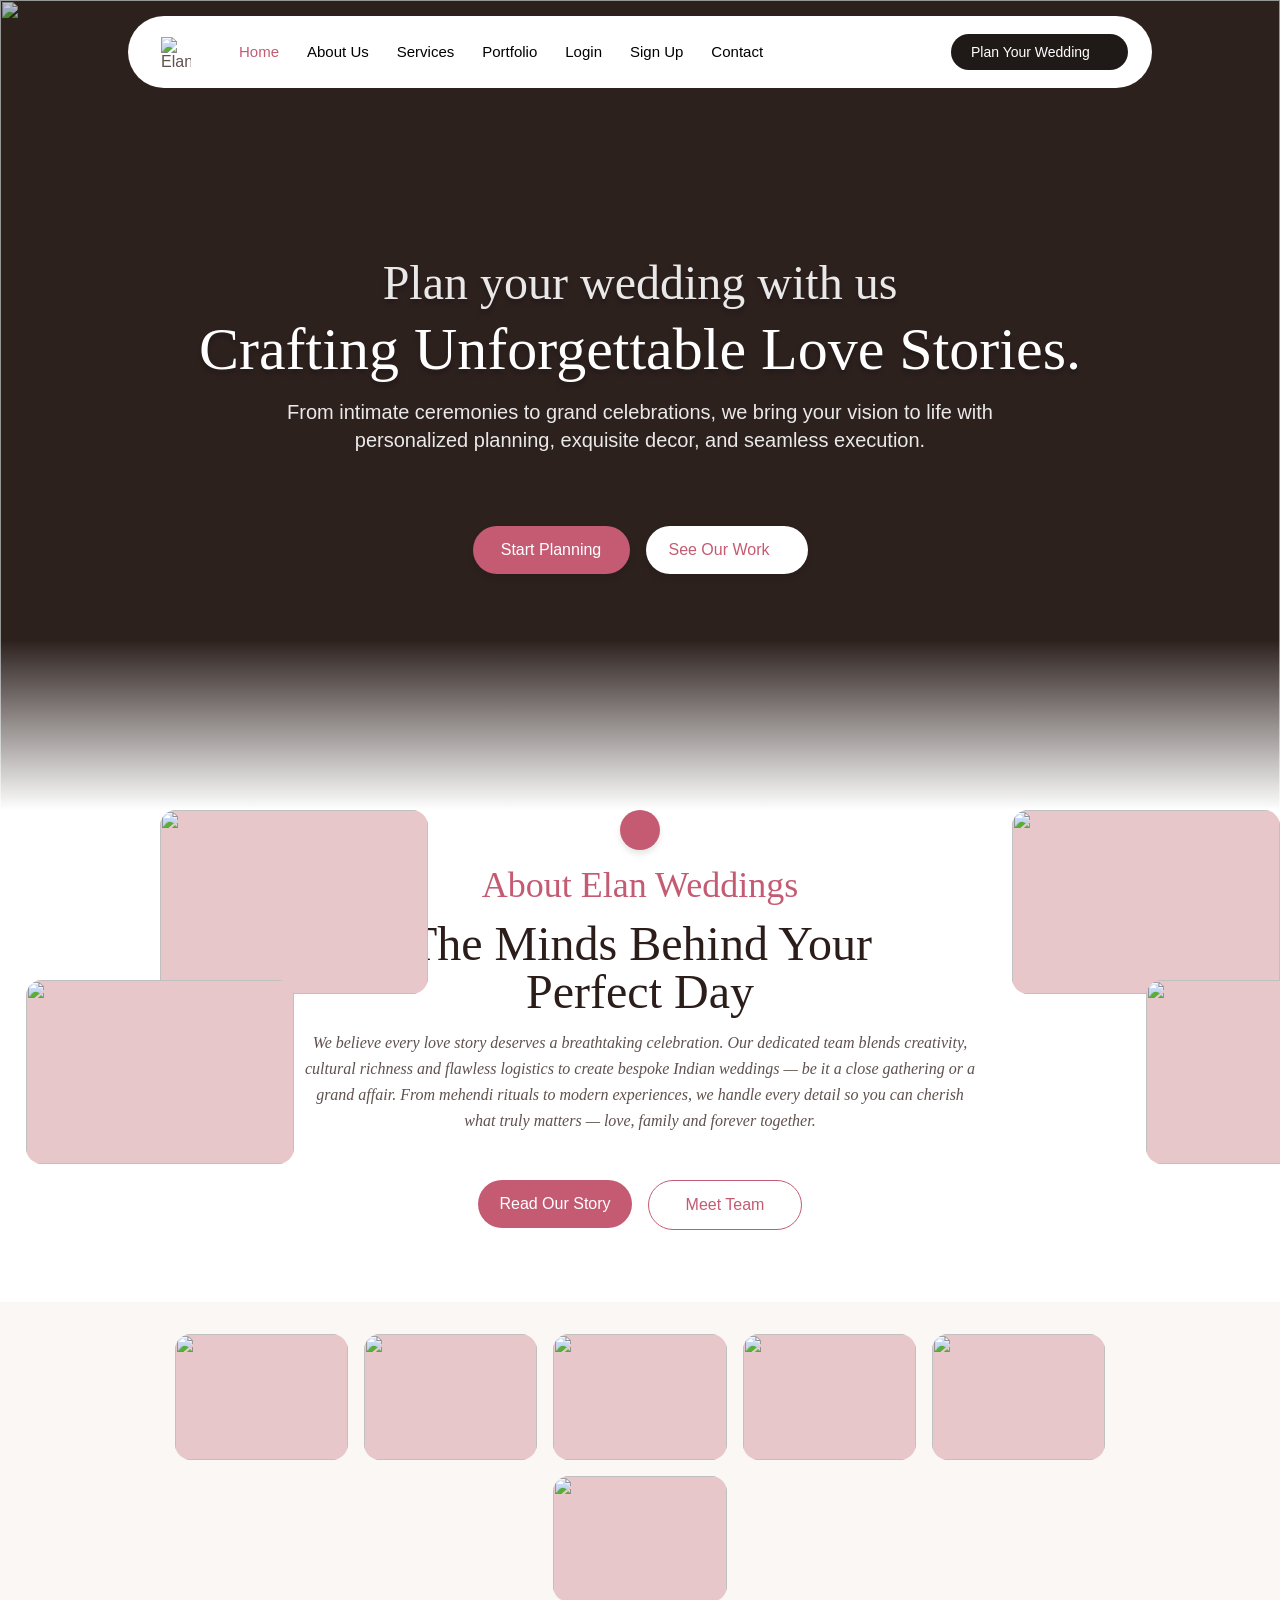
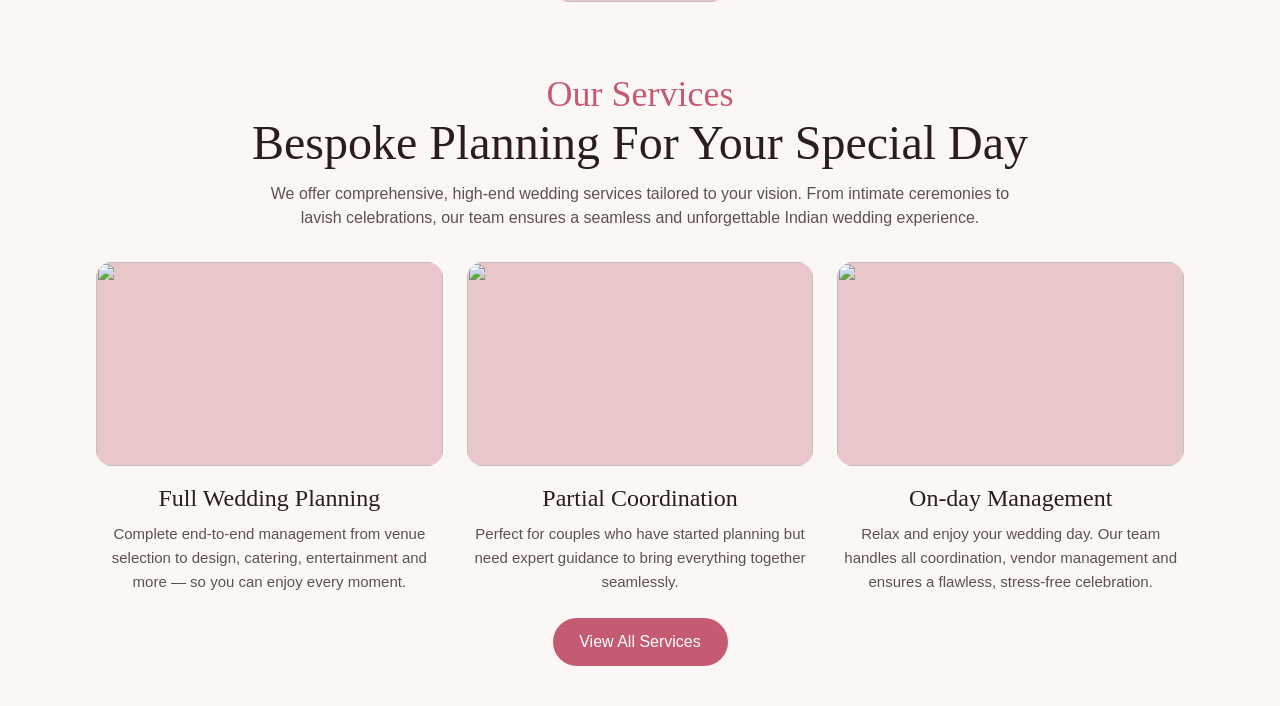
==== index.html @ 7badfd85 "Add completed Wedding Event Planner website: fixed navigation, services from JSON, booking and conta" ====
<!DOCTYPE html>
<html lang="en">
<head>
  <meta charset="UTF-8">
  <meta name="viewport" content="width=device-width, initial-scale=1.0">
  <title>Wedding Event Planner</title>
  <!-- Send the visitor straight to the home page -->
  <meta http-equiv="refresh" content="0; url=home.html">
</head>
<body>
  <p>Opening the Wedding Event Planner website... If nothing happens, <a href="home.html">click here to go to the home page</a>.</p>
</body>
</html>
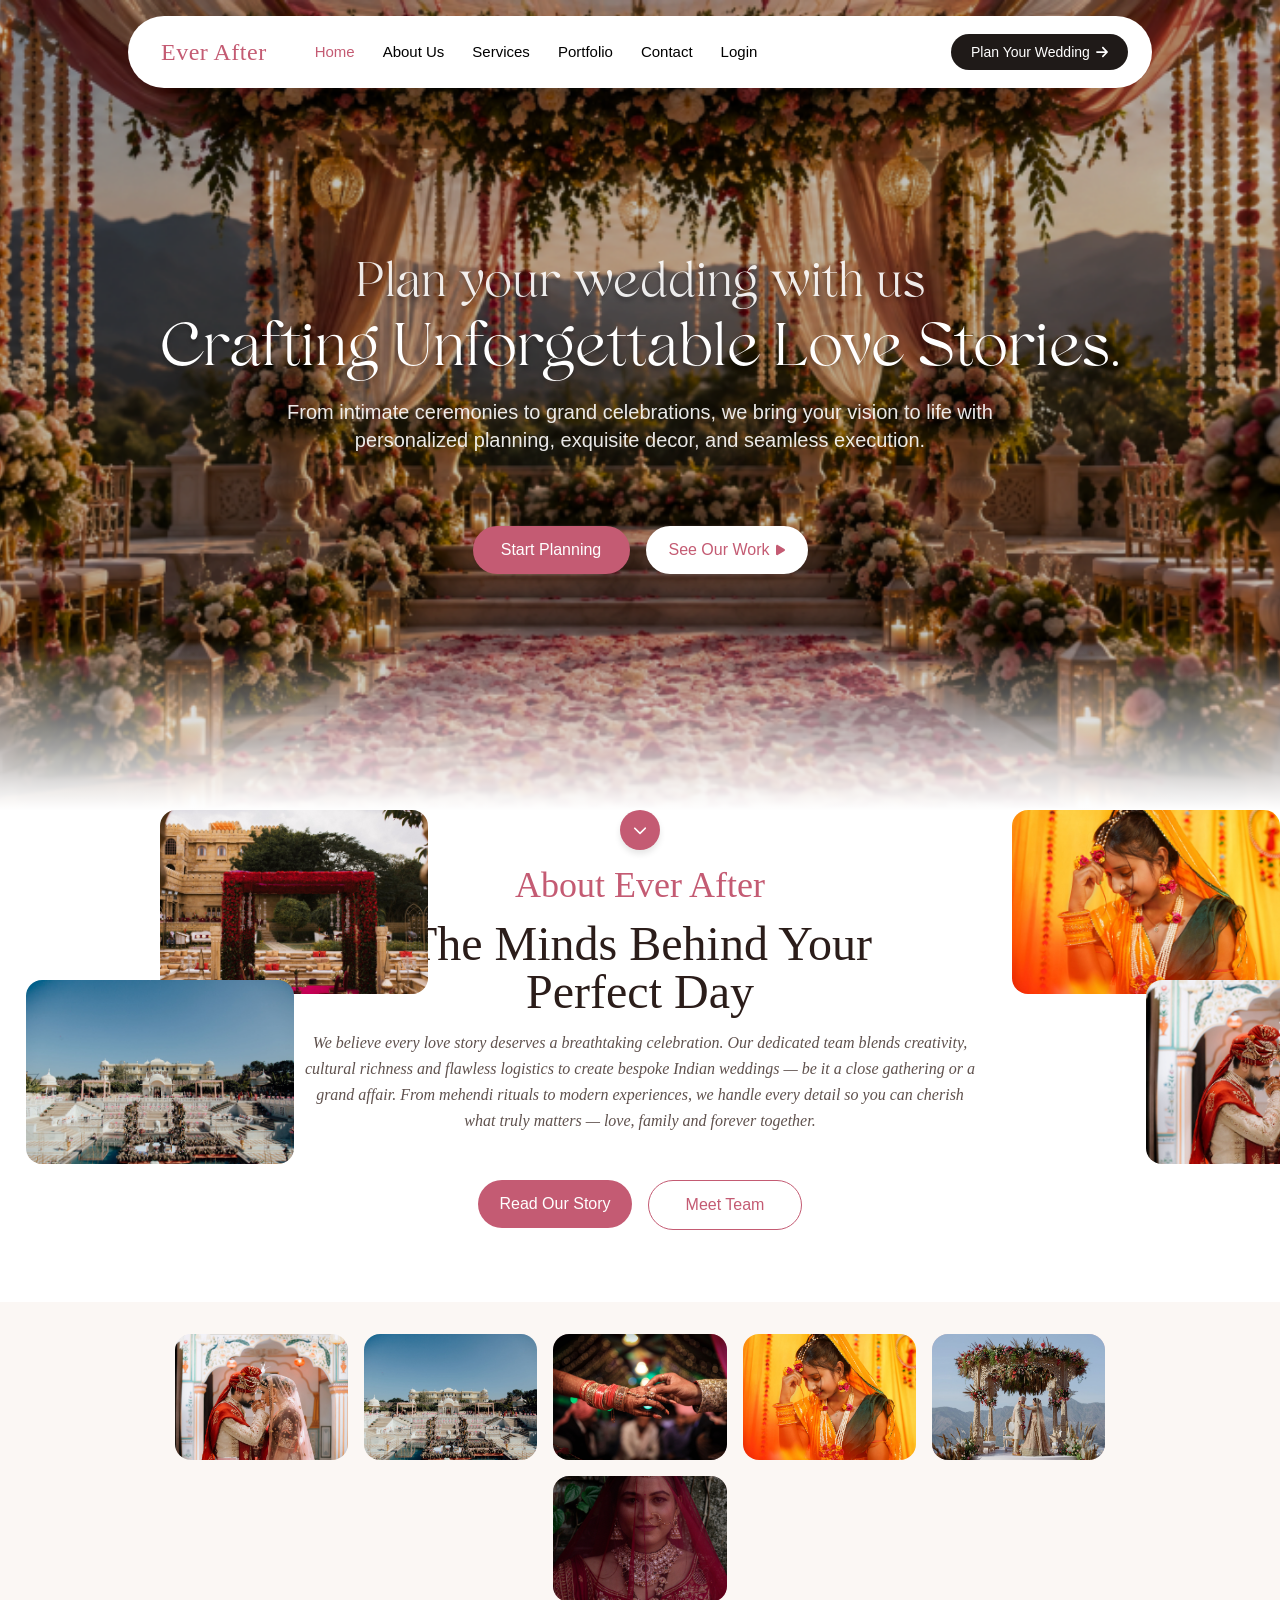
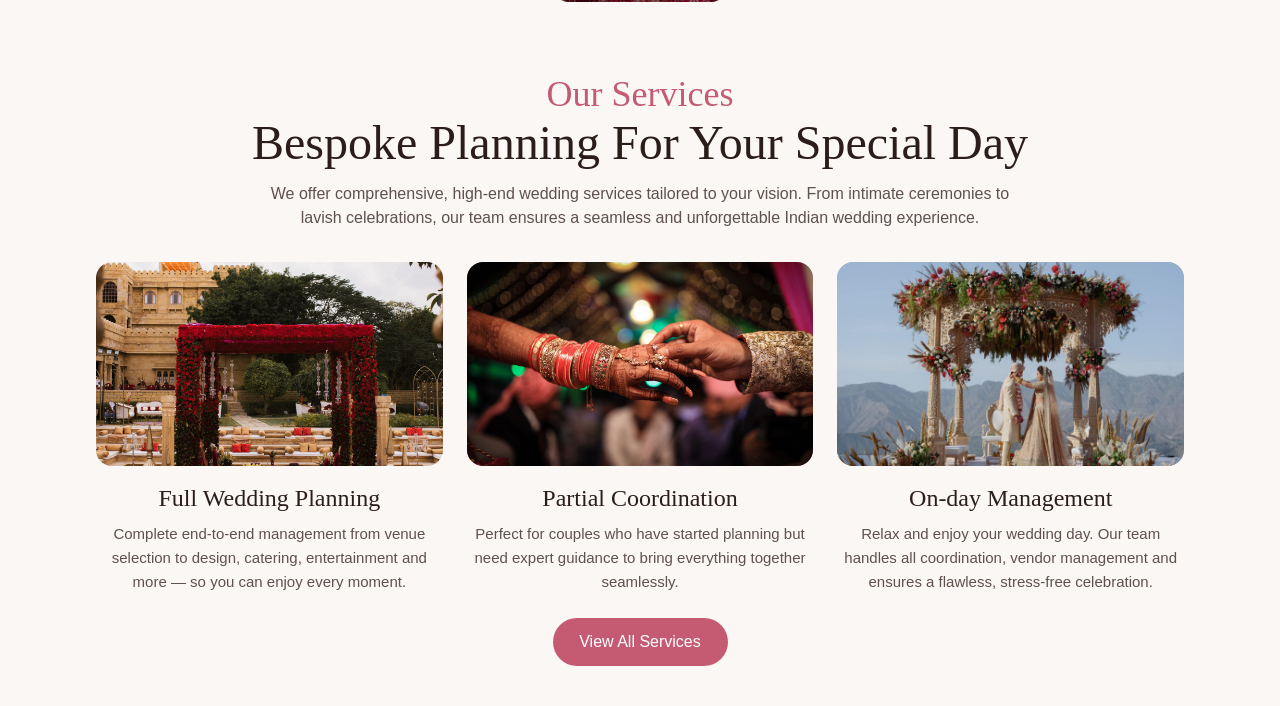
==== commit da5f4940: "Rebrand to Ever After, text navbar brand, dynamic login/logout navbar, login redirects to home on su" ====
--- a/index.html
+++ b/index.html
@@ -3,11 +3,11 @@
 <head>
   <meta charset="UTF-8">
   <meta name="viewport" content="width=device-width, initial-scale=1.0">
-  <title>Wedding Event Planner</title>
+  <title>Ever After</title>
   <!-- Send the visitor straight to the home page -->
   <meta http-equiv="refresh" content="0; url=home.html">
 </head>
 <body>
-  <p>Opening the Wedding Event Planner website... If nothing happens, <a href="home.html">click here to go to the home page</a>.</p>
+  <p>Opening the Ever After website... If nothing happens, <a href="home.html">click here to go to the home page</a>.</p>
 </body>
 </html>
